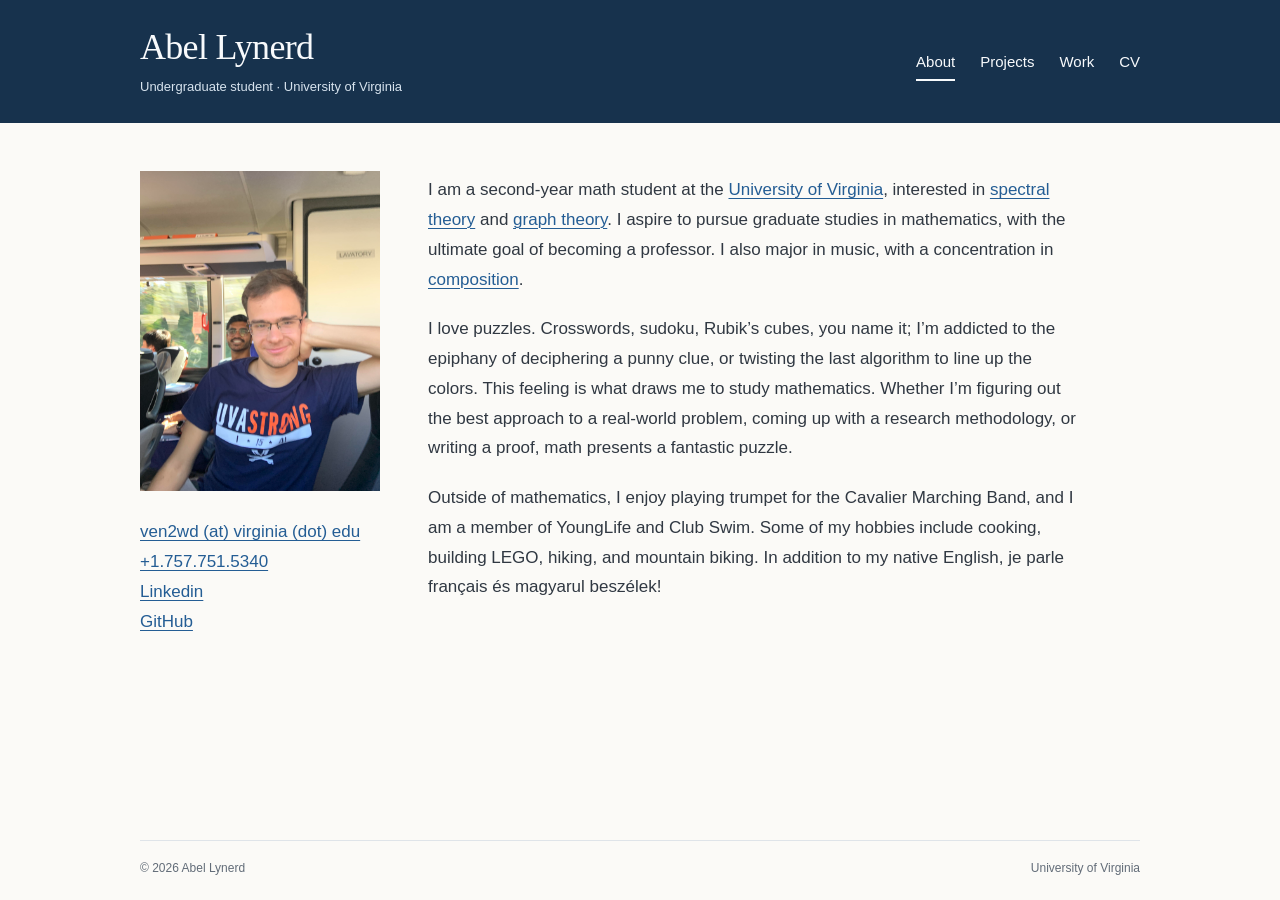
==== index.html @ d05ae4fd "revised about page, updated cv" ====
<!DOCTYPE html>
<html lang="en">
<head>
  <meta charset="UTF-8" />
  <meta name="viewport" content="width=device-width, initial-scale=1.0" />
  <meta name="color-scheme" content="light">
  <meta name="description" content="Abel Lynerd, undergraduate student in mathematics at the University of Virginia.">  
  <meta name="keywords" content="Abel Lynerd, UVA Math, University of Virginia Mathematics">

  <title>Abel Lynerd</title>

  <link href="https://fonts.googleapis.com/css2?family=Poppins:wght@400;600&display=swap" rel="stylesheet">
  <link href="https://cdn.jsdelivr.net/npm/bootstrap@5.3.8/dist/css/bootstrap.min.css" rel="stylesheet">
  <script src="https://cdn.jsdelivr.net/npm/bootstrap@5.3.8/dist/js/bootstrap.bundle.min.js"></script>

  <link rel="stylesheet" href="styles.css">
  <link rel="icon" type="image/png" href="assets/favicon.png">
</head>
<body>
  <!-- <a class="skip-link" href="#main">Skip to content</a> -->
  <header class="site-header">
    <div class="header-inner">
      <div class="identity">
        <a class="site-name" href="index.html">Abel Lynerd</a>
        <p>Undergraduate student · University of Virginia</p>
      </div>
      <nav aria-label="Main navigation">
          <a href="index.html" aria-current="page">About</a>
          <a href="projects.html">Projects</a>
          <a href="Work.html">Work</a>
          <a href="cv.html">CV</a>
      </nav>
    </div>
  </header>
  <main id="main" class="site-main">


<div id="photos" class="carousel slide" data-bs-ride="carousel">

  <div class="carousel-inner">
    <!-- <div class="carousel-item active" data-bs-interval="5000">
      <img src="assets/abel-lynerd.jpg" alt="Abel Lynerd" class="d-block w-100">
    </div> -->
    <!-- <div class="carousel-item" data-bs-interval="5000">
      <img src="assets/humpback.jpg" alt="hiking at humpback rock" class="d-block w-100">
    </div> -->
    <div class="carousel-item active" data-bs-interval="5000">
      <img src="assets/bus.jpg" alt="" class="d-block w-100">
    </div>
  </div>
<p class="contact">
          <a href="mailto:ven2wd@virginia.edu">ven2wd (at) virginia (dot) edu</a> <br>
          <a href="tel:+17577515340">+1.757.751.5340</a> <br>
          <a href="https://www.linkedin.com/in/abel-lynerd-b951b4361/">Linkedin</a> <br>
          <a href="https://github.com/abellynerd">GitHub</a>
</p>
</div>



<!-- <div class="content"> -->
<section class="page-content" aria-labelledby="page-title">
<!-- <h1 id="page-title">About me</h1> -->
     <p>
  I am a second-year math student at the <a href="https://www.math.virginia.edu/" target="_blank">University of Virginia</a>, interested in <a href="https://en.wikipedia.org/wiki/Spectral_theory" target="_blank">spectral theory</a> and <a href="https://en.wikipedia.org/wiki/Graph_theory" target="_blank">graph theory</a>. I aspire to pursue graduate studies in mathematics, with the ultimate goal of becoming a professor. I also major in music, with a concentration in <a href="https://www.youtube.com/@abellynerd8014" target="_blank">composition</a>.
</p>

<p>
  I love puzzles. Crosswords, sudoku, Rubik’s cubes, you name it; I’m addicted to the epiphany of deciphering a punny clue, or twisting the last algorithm to line up the colors. This feeling is what draws me to study mathematics. Whether I’m figuring out the best approach to a real-world problem, coming up with a research methodology, or writing a proof, math presents a fantastic puzzle.
</p>

<p>
  Outside of mathematics, I enjoy playing trumpet for the Cavalier Marching Band, and I am a member of YoungLife and Club Swim. Some of my hobbies include cooking, building LEGO, hiking, and mountain biking. In addition to my native English, je parle français és magyarul beszélek!
</p>
</section>

  </main>
  <footer class="site-footer">
    <div class="footer-inner"><span>© 2026 Abel Lynerd</span><a href="https://www.math.virginia.edu/">University of Virginia</a></div>
  </footer>
</body>
</html>
---- styles.css ----
:root {
  --navy: #17324d;
  --paper: #fbfaf7;
  --ink: #303842;
  --muted: #626c78;
  --rule: #dfe4e9;
  --header-ink: #f8fafc;
  --header-secondary: #d7e3ee;
  --link: #245d94;
}
* { box-sizing: border-box; }
html { color-scheme: light; }
body { margin: 0; min-height: 100vh; display: flex; flex-direction: column; background: var(--paper); color: var(--ink); font-family: Arial, Helvetica, sans-serif; font-size: 17px; line-height: 1.75; }
a { color: var(--link); text-underline-offset: .2em; text-decoration-thickness: 1px; }
a:hover { text-decoration-thickness: 2px; }
a:focus-visible { outline: 2px solid currentColor; outline-offset: 5px; border-radius: 2px; }
.skip-link { position: absolute; top: -100px; left: 16px; z-index: 2; padding: 8px 16px; background: var(--paper); }
.skip-link:focus { top: 10px; }
.site-header { background: var(--navy); color: var(--header-ink); }
.header-inner { max-width: 1080px; margin: 0 auto; padding: 27px 40px; display: flex; justify-content: space-between; align-items: center; gap: 32px; }
.site-name { color: var(--header-ink); font-family: Georgia, 'Times New Roman', serif; font-size: 36px; line-height: 1.15; letter-spacing: -.7px; text-decoration: none; }
.identity p { margin: 8px 0 0; font-size: 13px; line-height: 1.5; color: var(--header-secondary); }
nav { display: flex; flex-wrap: wrap; align-items: center; gap: 25px; }
nav a { display: inline-block; padding: 9px 0 7px; border-bottom: 2px solid transparent; color: var(--header-ink); font-size: 15px; line-height: 1.4; text-decoration: none; }
nav a[aria-current="page"] { border-bottom-color: currentColor; }
nav a:hover { color: #bfd8f2; }
.site-main { width: 100%; max-width: 1080px; margin: 0 auto; padding: 48px 40px 72px; display: grid; grid-template-columns: 240px minmax(0, 1fr); gap: 48px; align-items: start; flex: 1; }
.portrait-column { margin: 0; }
.portrait { display: block; width: 100%; height: auto; aspect-ratio: 3 / 4; object-fit: cover; object-position: center; border-radius: 3px; background: #e6edf4; }
.page-content { padding-top: 4px; min-width: 0; }
h1 { margin: 0 0 22px; font-family: Georgia, 'Times New Roman', serif; font-size: 28px; font-weight: 400; line-height: 1.3; color: var(--navy); }
p { margin: 0 0 20px; max-width: 650px; }
.contact { margin-top: 26px; overflow-wrap: anywhere; }
.profile-link { font-size: 15px; }
.site-footer { width: 100%; }
.footer-inner { max-width: 1000px; margin: 0 auto; padding: 18px 0 22px; border-top: 1px solid var(--rule); display: flex; flex-wrap: wrap; justify-content: space-between; gap: 8px 24px; font-size: 12px; line-height: 1.6; color: var(--muted); }
.footer-inner a { color: var(--muted); text-decoration: none; }
.footer-inner a:hover { text-decoration: underline; }
@media (max-width: 780px) {
  .header-inner { padding: 25px 28px; align-items: flex-start; flex-direction: column; gap: 14px; }
  nav { gap: 28px; }
  .site-main { grid-template-columns: 180px minmax(0, 1fr); padding: 36px 28px 56px; gap: 30px; }
  .footer-inner { margin: 0 28px; }
}
@media (min-width: 781px) and (max-width: 1080px) { .footer-inner { margin: 0 40px; } }
@media (max-width: 500px) {
  .header-inner { padding: 24px 22px 20px; }
  .site-name { font-size: 33px; }
  .identity p { font-size: 12px; }
  nav { width: 100%; justify-content: space-between; gap: 12px; }
  nav a { padding: 12px 0 10px; }
  .site-main { display: flex; flex-direction: column; padding: 30px 22px 44px; gap: 28px; }
  .portrait-column { width: 180px; }
  .page-content { padding-top: 0; }
  .footer-inner { margin: 0 22px; }
}
@media print {
  body { background: white; color: black; min-height: auto; font-size: 12pt; }
  .site-header { background: white; color: black; }
  .site-name, .identity p { color: black; }
  nav, .skip-link, .site-footer { display: none; }
  .header-inner { padding: 0 0 24px; }
  .site-main { padding: 0; grid-template-columns: 130px minmax(0, 1fr); gap: 28px; }
}

.container {
  padding-top: 2em;
  padding-bottom: 1em;
  padding-right: 2%;
  padding-left: 2%;
  width: 70%;
  display: flex;
  flex-direction: row;
  /* grid-template-areas: "sidebar main";
  grid-template-columns: 200px auto; */
}

.sidebar,
.content {
    display: flex;
    flex-direction: column;
    /* min-height: 500px; */
    /* border-radius: 4px; */
    /* margin: 20px; */
    /* border:1px solid #777; */
}

.content {
  flex-grow: 5;
  min-width: 50%;
  padding-right: .5em;
  padding-left: .5em;
  align-items: center;
  border-right: 1px solid #17324d ;
}

.sidebar {
  flex-grow: 1;
  min-width: 25%;
  padding-right: .5em;
  padding-left: .5em;
}

.picturetext {
  text-decoration: underline;
  cursor: help;
}

.picturetext:hover {
  text-decoration: none;
}

.cv-toggle {
  color: #626c78;
  cursor: pointer;
  padding-left: 1em;
  padding-right: 1em;
}

.cv-toggled {
  color: #17324d;
  padding-left: 1em;
  padding-right: 1em;
}

.site-main.text-only {
  grid-template-columns: minmax(0, 1fr);
}

.research-list {
  margin: 0;
  padding-left: 1.3em;
  font-family: Palatino, "Palatino Linotype",
               "Book Antiqua", Georgia, serif;
  font-size: 16px;
  line-height: 1.6;
  color: var(--ink);
}

.research-list > li {
  margin-bottom: 1.5em;
}

.research-list .paper-line strong {
  font-weight: 700;
}

.research-list .paper-line a {
  white-space: nowrap;
}

.research-list .abstract-toggle {
  margin-top: 0.4em;
}

.research-list summary {
  width: fit-content;
  font-size: 0.95em;
  color: var(--muted);
  cursor: pointer;
}

.research-list .abstract-body {
  margin-top: 0.6em;
}

.research-list .abstract-body p {
  margin: 0;
  max-width: 75ch;
  font-size: 16px;
  line-height: 1.65;
}
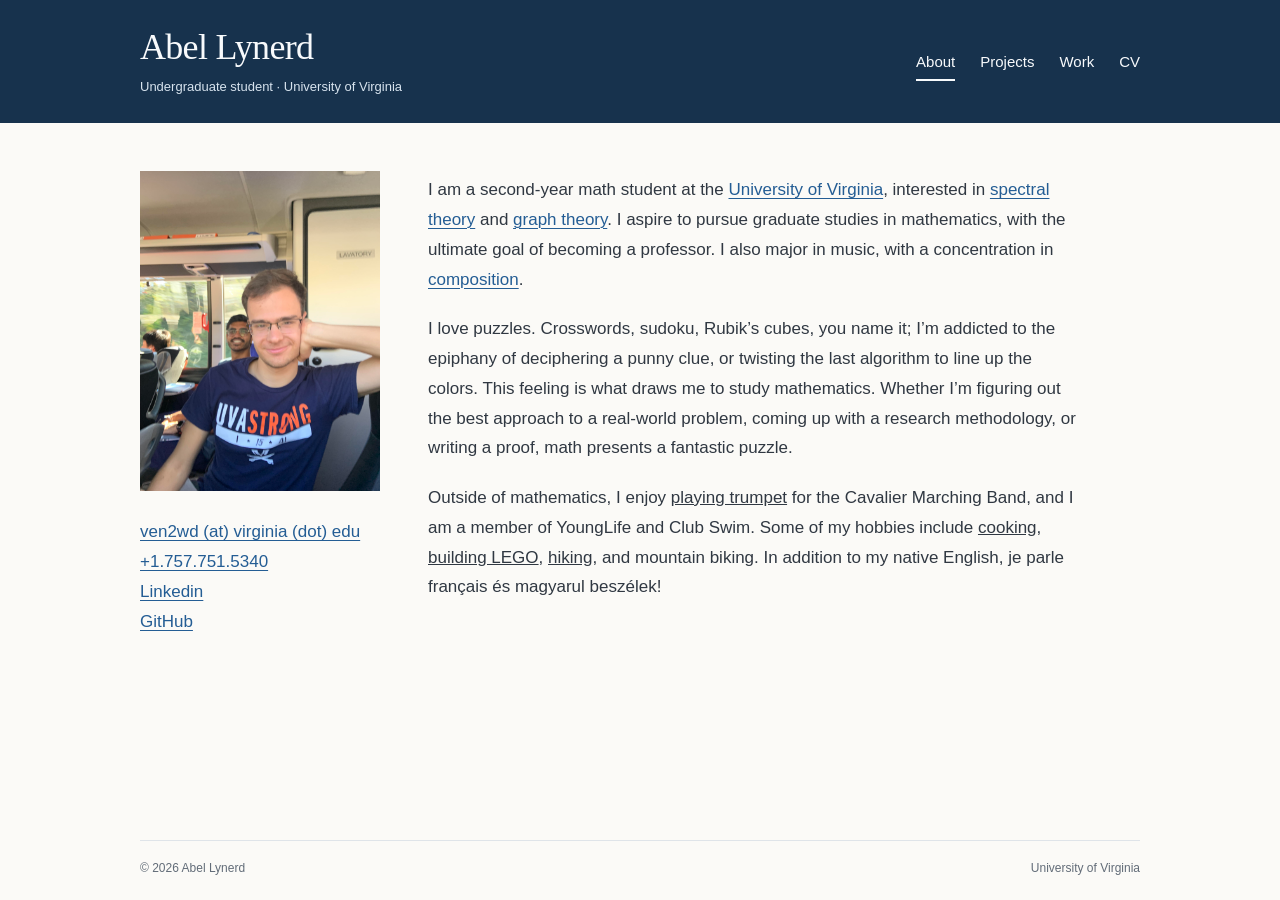
==== commit 8997cecf: "configured hover pictures in bio; added cv buttons" ====
--- a/index.html
+++ b/index.html
@@ -62,7 +62,7 @@
 <section class="page-content" aria-labelledby="page-title">
 <!-- <h1 id="page-title">About me</h1> -->
      <p>
-  I am a second-year math student at the <a href="https://www.math.virginia.edu/" target="_blank">University of Virginia</a>, interested in <a href="https://en.wikipedia.org/wiki/Spectral_theory" target="_blank">spectral theory</a> and <a href="https://en.wikipedia.org/wiki/Graph_theory" target="_blank">graph theory</a>. I aspire to pursue graduate studies in mathematics, with the ultimate goal of becoming a professor. I also major in music, with a concentration in <a href="https://www.youtube.com/@abellynerd8014" target="_blank">composition</a>.
+  I am a second-year math student at the <a href="https://www.math.virginia.edu/" target="_blank">University of Virginia</a>, interested in <a href="https://en.wikipedia.org/wiki/Spectral_theory" target="_blank">spectral theory</a> and <a href="https://en.wikipedia.org/wiki/Graph_theory" target="_blank">graph theory</a>. I aspire to pursue graduate studies in mathematics, with the ultimate goal of becoming a professor. I also major in music, with a concentration in <a href="https://musescore.com/user/72004777?sort=view_count" target="_blank">composition</a>.
 </p>
 
 <p>
@@ -70,13 +70,23 @@
 </p>
 
 <p>
-  Outside of mathematics, I enjoy playing trumpet for the Cavalier Marching Band, and I am a member of YoungLife and Club Swim. Some of my hobbies include cooking, building LEGO, hiking, and mountain biking. In addition to my native English, je parle français és magyarul beszélek!
+  Outside of mathematics, I enjoy <span class="hovertext" id="tx1">playing trumpet</span> for the Cavalier Marching Band, and I am a member of YoungLife and Club Swim. Some of my hobbies include <span class="hovertext" id="tx2">cooking</span>, <span class="hovertext" id="tx3">building LEGO</span>, <span class="hovertext" id="tx4">hiking</span>, and mountain biking. In addition to my native English, je parle français és magyarul beszélek!
 </p>
+
+<img id="im1" class="hoverpicture" src="assets/trumpet.jpg"></img>
+<img id="im2" class="hoverpicture" src="assets/olive-chicken.jpg"></img>
+<img id="im3" class="hoverpicture" src="assets/LEGO.jpg"></img>
+<img id="im4" class="hoverpicture" src="assets/humpback.jpg"></img>
+
 </section>
 
   </main>
   <footer class="site-footer">
     <div class="footer-inner"><span>© 2026 Abel Lynerd</span><a href="https://www.math.virginia.edu/">University of Virginia</a></div>
   </footer>
+
+  <script src="app.js"></script>
+
 </body>
 </html>
+
--- a/styles.css
+++ b/styles.css
@@ -9,8 +9,12 @@
   --link: #245d94;
 }
 * { box-sizing: border-box; }
-html { color-scheme: light; }
-body { margin: 0; min-height: 100vh; display: flex; flex-direction: column; background: var(--paper); color: var(--ink); font-family: Arial, Helvetica, sans-serif; font-size: 17px; line-height: 1.75; }
+html { color-scheme: light; margin-left: 0;
+    margin-right: calc(100% - 100vw); overflow-x: hidden;}
+body { margin: 0; min-height: 100vh; display: flex; flex-direction: column; background: var(--paper); color: var(--ink); 
+  /* font-family: Georgia, 'Times New Roman', serif */
+  font-family: Arial, Helvetica, sans-serif; 
+  font-size: 17px; line-height: 1.75; }
 a { color: var(--link); text-underline-offset: .2em; text-decoration-thickness: 1px; }
 a:hover { text-decoration-thickness: 2px; }
 a:focus-visible { outline: 2px solid currentColor; outline-offset: 5px; border-radius: 2px; }
@@ -75,39 +79,32 @@
   grid-template-columns: 200px auto; */
 }
 
-.sidebar,
-.content {
-    display: flex;
-    flex-direction: column;
-    /* min-height: 500px; */
-    /* border-radius: 4px; */
-    /* margin: 20px; */
-    /* border:1px solid #777; */
+.hovertext {
+  text-decoration: underline;
+  cursor: default;
 }
 
-.content {
-  flex-grow: 5;
-  min-width: 50%;
-  padding-right: .5em;
-  padding-left: .5em;
-  align-items: center;
-  border-right: 1px solid #17324d ;
+.hovertext:hover {
+  /* text-decoration: none; */
 }
 
-.sidebar {
-  flex-grow: 1;
-  min-width: 25%;
-  padding-right: .5em;
-  padding-left: .5em;
+.hoverpicture {
+  display: none;
+  position: fixed;
+  /* border: 2px solid #ccc; */
+  border-radius: 8px;
+  box-shadow: 0 4px 12px rgba(0,0,0,0.3);
+  pointer-events: none;
+  max-width: 50%;
+  max-height: 50%;
+  width: auto;
+  height: auto;
 }
 
-.picturetext {
-  text-decoration: underline;
-  cursor: help;
-}
-
-.picturetext:hover {
-  text-decoration: none;
+.button-toggled {
+  transform-origin: 40% 50%;
+  transform: rotate(90deg);
+  display: inline-block;
 }
 
 .cv-toggle {
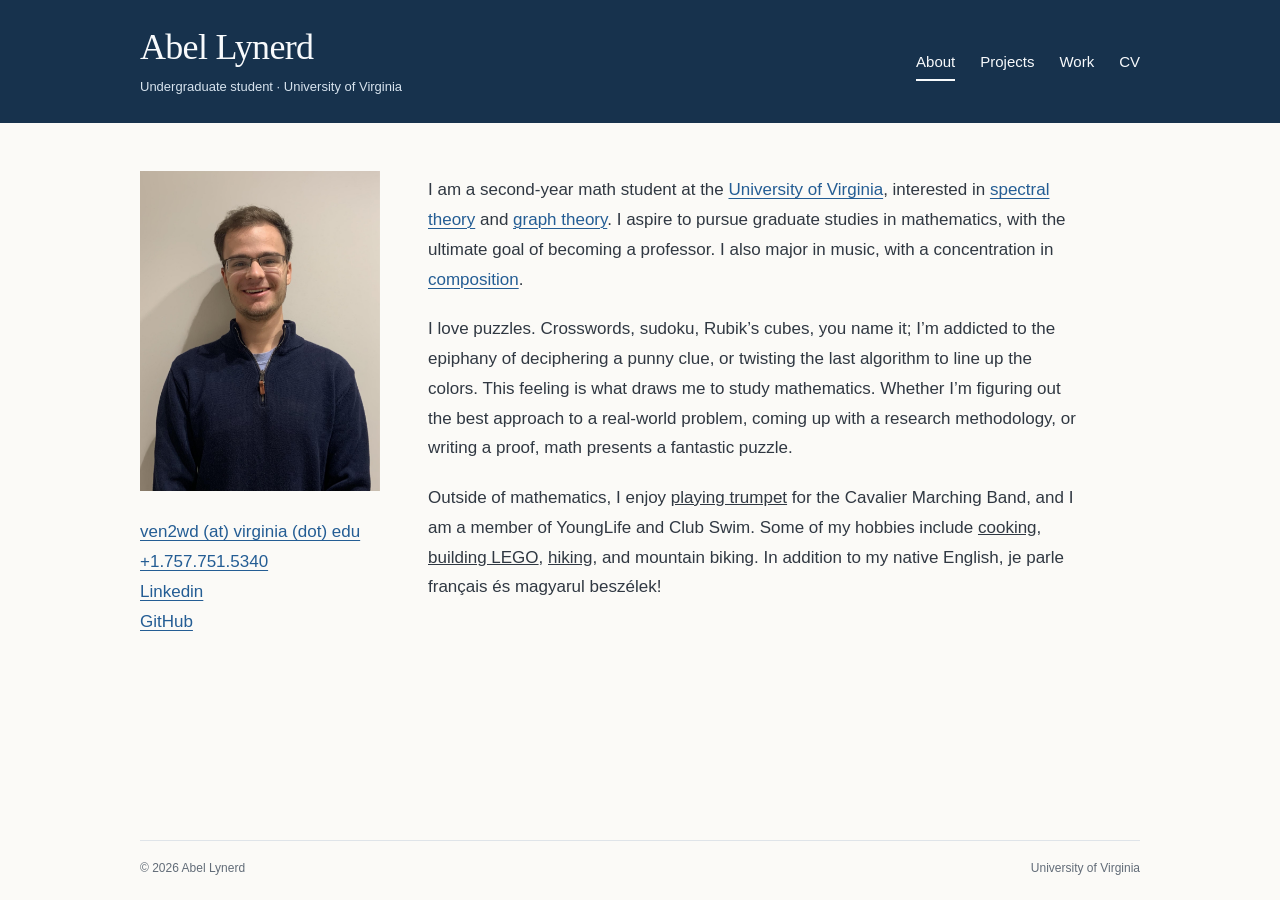
==== commit b95d37b9: "updated headshot (it was fun while it lasted)" ====
--- a/index.html
+++ b/index.html
@@ -1,10 +1,11 @@
 <!DOCTYPE html>
 <html lang="en">
+
 <head>
   <meta charset="UTF-8" />
   <meta name="viewport" content="width=device-width, initial-scale=1.0" />
   <meta name="color-scheme" content="light">
-  <meta name="description" content="Abel Lynerd, undergraduate student in mathematics at the University of Virginia.">  
+  <meta name="description" content="Abel Lynerd, undergraduate student in mathematics at the University of Virginia.">
   <meta name="keywords" content="Abel Lynerd, UVA Math, University of Virginia Mathematics">
 
   <title>Abel Lynerd</title>
@@ -16,6 +17,7 @@
   <link rel="stylesheet" href="styles.css">
   <link rel="icon" type="image/png" href="assets/favicon.png">
 </head>
+
 <body>
   <!-- <a class="skip-link" href="#main">Skip to content</a> -->
   <header class="site-header">
@@ -25,68 +27,81 @@
         <p>Undergraduate student · University of Virginia</p>
       </div>
       <nav aria-label="Main navigation">
-          <a href="index.html" aria-current="page">About</a>
-          <a href="projects.html">Projects</a>
-          <a href="Work.html">Work</a>
-          <a href="cv.html">CV</a>
+        <a href="index.html" aria-current="page">About</a>
+        <a href="projects.html">Projects</a>
+        <a href="Work.html">Work</a>
+        <a href="cv.html">CV</a>
       </nav>
     </div>
   </header>
   <main id="main" class="site-main">
 
 
-<div id="photos" class="carousel slide" data-bs-ride="carousel">
+    <div id="photos" class="carousel slide" data-bs-ride="carousel">
 
-  <div class="carousel-inner">
-    <!-- <div class="carousel-item active" data-bs-interval="5000">
+      <div class="carousel-inner">
+        <!-- <div class="carousel-item active" data-bs-interval="5000">
       <img src="assets/abel-lynerd.jpg" alt="Abel Lynerd" class="d-block w-100">
     </div> -->
-    <!-- <div class="carousel-item" data-bs-interval="5000">
+        <!-- <div class="carousel-item" data-bs-interval="5000">
       <img src="assets/humpback.jpg" alt="hiking at humpback rock" class="d-block w-100">
     </div> -->
-    <div class="carousel-item active" data-bs-interval="5000">
-      <img src="assets/bus.jpg" alt="" class="d-block w-100">
+        <div class="carousel-item active" data-bs-interval="5000">
+          <img src="assets/Portrait_Temp.jpg" alt="" class="d-block w-100">
+        </div>
+      </div>
+      <p class="contact">
+        <a target="_blank" href="mailto:ven2wd@virginia.edu">ven2wd (at) virginia (dot) edu</a> <br>
+        <a target="_blank" href="tel:+17577515340">+1.757.751.5340</a> <br>
+        <a target="_blank" href="https://www.linkedin.com/in/abel-lynerd-b951b4361/">Linkedin</a> <br>
+        <a target="_blank" href="https://github.com/abellynerd">GitHub</a>
+      </p>
     </div>
-  </div>
-<p class="contact">
-          <a href="mailto:ven2wd@virginia.edu">ven2wd (at) virginia (dot) edu</a> <br>
-          <a href="tel:+17577515340">+1.757.751.5340</a> <br>
-          <a href="https://www.linkedin.com/in/abel-lynerd-b951b4361/">Linkedin</a> <br>
-          <a href="https://github.com/abellynerd">GitHub</a>
-</p>
-</div>
 
 
 
-<!-- <div class="content"> -->
-<section class="page-content" aria-labelledby="page-title">
-<!-- <h1 id="page-title">About me</h1> -->
-     <p>
-  I am a second-year math student at the <a href="https://www.math.virginia.edu/" target="_blank">University of Virginia</a>, interested in <a href="https://en.wikipedia.org/wiki/Spectral_theory" target="_blank">spectral theory</a> and <a href="https://en.wikipedia.org/wiki/Graph_theory" target="_blank">graph theory</a>. I aspire to pursue graduate studies in mathematics, with the ultimate goal of becoming a professor. I also major in music, with a concentration in <a href="https://musescore.com/user/72004777?sort=view_count" target="_blank">composition</a>.
-</p>
+    <!-- <div class="content"> -->
+    <section class="page-content" aria-labelledby="page-title">
+      <!-- <h1 id="page-title">About me</h1> -->
+      <p>
+        I am a second-year math student at the <a href="https://www.math.virginia.edu/" target="_blank">University of
+          Virginia</a>, interested in <a href="https://en.wikipedia.org/wiki/Spectral_theory" target="_blank">spectral
+          theory</a> and <a href="https://en.wikipedia.org/wiki/Graph_theory" target="_blank">graph theory</a>. I aspire
+        to pursue graduate studies in mathematics, with the ultimate goal of becoming a professor. I also major in
+        music, with a concentration in <a href="https://musescore.com/user/72004777?sort=view_count"
+          target="_blank">composition</a>.
+      </p>
 
-<p>
-  I love puzzles. Crosswords, sudoku, Rubik’s cubes, you name it; I’m addicted to the epiphany of deciphering a punny clue, or twisting the last algorithm to line up the colors. This feeling is what draws me to study mathematics. Whether I’m figuring out the best approach to a real-world problem, coming up with a research methodology, or writing a proof, math presents a fantastic puzzle.
-</p>
+      <p>
+        I love puzzles. Crosswords, sudoku, Rubik’s cubes, you name it; I’m addicted to the epiphany of deciphering a
+        punny clue, or twisting the last algorithm to line up the colors. This feeling is what draws me to study
+        mathematics. Whether I’m figuring out the best approach to a real-world problem, coming up with a research
+        methodology, or writing a proof, math presents a fantastic puzzle.
+      </p>
 
-<p>
-  Outside of mathematics, I enjoy <span class="hovertext" id="tx1">playing trumpet</span> for the Cavalier Marching Band, and I am a member of YoungLife and Club Swim. Some of my hobbies include <span class="hovertext" id="tx2">cooking</span>, <span class="hovertext" id="tx3">building LEGO</span>, <span class="hovertext" id="tx4">hiking</span>, and mountain biking. In addition to my native English, je parle français és magyarul beszélek!
-</p>
+      <p>
+        Outside of mathematics, I enjoy <span class="hovertext" id="tx1">playing trumpet</span> for the Cavalier
+        Marching Band, and I am a member of YoungLife and Club Swim. Some of my hobbies include <span class="hovertext"
+          id="tx2" title="Homemade Pork Noodle Soup">cooking</span>, <span class="hovertext" id="tx3">building
+          LEGO</span>, <span class="hovertext" id="tx4" title="Sunrise at Humpback Rock">hiking</span>, and mountain
+        biking. In addition to my native English, je parle français és magyarul beszélek!
+      </p>
 
-<img id="im1" class="hoverpicture" src="assets/trumpet.jpg"></img>
-<img id="im2" class="hoverpicture" src="assets/olive-chicken.jpg"></img>
-<img id="im3" class="hoverpicture" src="assets/LEGO.jpg"></img>
-<img id="im4" class="hoverpicture" src="assets/humpback.jpg"></img>
+      <img id="im1" class="hoverpicture" src="assets/trumpet.jpg"></img>
+      <img id="im2" class="hoverpicture" src="assets/porknoodlesoup.jpg"></img>
+      <img id="im3" class="hoverpicture" src="assets/LEGO.jpg"></img>
+      <img id="im4" class="hoverpicture" src="assets/humpback.jpg"></img>
 
-</section>
+    </section>
 
   </main>
   <footer class="site-footer">
-    <div class="footer-inner"><span>© 2026 Abel Lynerd</span><a href="https://www.math.virginia.edu/">University of Virginia</a></div>
+    <div class="footer-inner"><span>© 2026 Abel Lynerd</span><a href="https://www.math.virginia.edu/">University of
+        Virginia</a></div>
   </footer>
 
   <script src="app.js"></script>
 
 </body>
-</html>
 
+</html>
--- a/styles.css
+++ b/styles.css
@@ -8,63 +8,303 @@
   --header-secondary: #d7e3ee;
   --link: #245d94;
 }
-* { box-sizing: border-box; }
-html { color-scheme: light; margin-left: 0;
-    margin-right: calc(100% - 100vw); overflow-x: hidden;}
-body { margin: 0; min-height: 100vh; display: flex; flex-direction: column; background: var(--paper); color: var(--ink); 
+
+* {
+  box-sizing: border-box;
+}
+
+html {
+  color-scheme: light;
+  margin-left: 0;
+  margin-right: calc(100% - 100vw);
+  overflow-x: hidden;
+}
+
+body {
+  margin: 0;
+  min-height: 100vh;
+  display: flex;
+  flex-direction: column;
+  background: var(--paper);
+  color: var(--ink);
   /* font-family: Georgia, 'Times New Roman', serif */
-  font-family: Arial, Helvetica, sans-serif; 
-  font-size: 17px; line-height: 1.75; }
-a { color: var(--link); text-underline-offset: .2em; text-decoration-thickness: 1px; }
-a:hover { text-decoration-thickness: 2px; }
-a:focus-visible { outline: 2px solid currentColor; outline-offset: 5px; border-radius: 2px; }
-.skip-link { position: absolute; top: -100px; left: 16px; z-index: 2; padding: 8px 16px; background: var(--paper); }
-.skip-link:focus { top: 10px; }
-.site-header { background: var(--navy); color: var(--header-ink); }
-.header-inner { max-width: 1080px; margin: 0 auto; padding: 27px 40px; display: flex; justify-content: space-between; align-items: center; gap: 32px; }
-.site-name { color: var(--header-ink); font-family: Georgia, 'Times New Roman', serif; font-size: 36px; line-height: 1.15; letter-spacing: -.7px; text-decoration: none; }
-.identity p { margin: 8px 0 0; font-size: 13px; line-height: 1.5; color: var(--header-secondary); }
-nav { display: flex; flex-wrap: wrap; align-items: center; gap: 25px; }
-nav a { display: inline-block; padding: 9px 0 7px; border-bottom: 2px solid transparent; color: var(--header-ink); font-size: 15px; line-height: 1.4; text-decoration: none; }
-nav a[aria-current="page"] { border-bottom-color: currentColor; }
-nav a:hover { color: #bfd8f2; }
-.site-main { width: 100%; max-width: 1080px; margin: 0 auto; padding: 48px 40px 72px; display: grid; grid-template-columns: 240px minmax(0, 1fr); gap: 48px; align-items: start; flex: 1; }
-.portrait-column { margin: 0; }
-.portrait { display: block; width: 100%; height: auto; aspect-ratio: 3 / 4; object-fit: cover; object-position: center; border-radius: 3px; background: #e6edf4; }
-.page-content { padding-top: 4px; min-width: 0; }
-h1 { margin: 0 0 22px; font-family: Georgia, 'Times New Roman', serif; font-size: 28px; font-weight: 400; line-height: 1.3; color: var(--navy); }
-p { margin: 0 0 20px; max-width: 650px; }
-.contact { margin-top: 26px; overflow-wrap: anywhere; }
-.profile-link { font-size: 15px; }
-.site-footer { width: 100%; }
-.footer-inner { max-width: 1000px; margin: 0 auto; padding: 18px 0 22px; border-top: 1px solid var(--rule); display: flex; flex-wrap: wrap; justify-content: space-between; gap: 8px 24px; font-size: 12px; line-height: 1.6; color: var(--muted); }
-.footer-inner a { color: var(--muted); text-decoration: none; }
-.footer-inner a:hover { text-decoration: underline; }
+  font-family: Arial, Helvetica, sans-serif;
+  font-size: 17px;
+  line-height: 1.75;
+}
+
+a {
+  color: var(--link);
+  text-underline-offset: 0.2em;
+  text-decoration-thickness: 1px;
+}
+
+a:hover {
+  text-decoration-thickness: 2px;
+}
+
+a:focus-visible {
+  outline: 2px solid currentColor;
+  outline-offset: 5px;
+  border-radius: 2px;
+}
+
+.skip-link {
+  position: absolute;
+  top: -100px;
+  left: 16px;
+  z-index: 2;
+  padding: 8px 16px;
+  background: var(--paper);
+}
+
+.skip-link:focus {
+  top: 10px;
+}
+
+.site-header {
+  background: var(--navy);
+  color: var(--header-ink);
+}
+
+.header-inner {
+  max-width: 1080px;
+  margin: 0 auto;
+  padding: 27px 40px;
+  display: flex;
+  justify-content: space-between;
+  align-items: center;
+  gap: 32px;
+}
+
+.site-name {
+  color: var(--header-ink);
+  font-family: Georgia, "Times New Roman", serif;
+  font-size: 36px;
+  line-height: 1.15;
+  letter-spacing: -0.7px;
+  text-decoration: none;
+}
+
+.identity p {
+  margin: 8px 0 0;
+  font-size: 13px;
+  line-height: 1.5;
+  color: var(--header-secondary);
+}
+
+nav {
+  display: flex;
+  flex-wrap: wrap;
+  align-items: center;
+  gap: 25px;
+}
+
+nav a {
+  display: inline-block;
+  padding: 9px 0 7px;
+  border-bottom: 2px solid transparent;
+  color: var(--header-ink);
+  font-size: 15px;
+  line-height: 1.4;
+  text-decoration: none;
+}
+
+nav a[aria-current="page"] {
+  border-bottom-color: currentColor;
+}
+
+nav a:hover {
+  color: #bfd8f2;
+}
+
+.site-main {
+  width: 100%;
+  max-width: 1080px;
+  margin: 0 auto;
+  padding: 48px 40px 72px;
+  display: grid;
+  grid-template-columns: 240px minmax(0, 1fr);
+  gap: 48px;
+  align-items: start;
+  flex: 1;
+}
+
+.portrait-column {
+  margin: 0;
+}
+
+.portrait {
+  display: block;
+  width: 100%;
+  height: auto;
+  aspect-ratio: 3 / 4;
+  object-fit: cover;
+  object-position: center;
+  border-radius: 3px;
+  background: #e6edf4;
+}
+
+.page-content {
+  padding-top: 4px;
+  min-width: 0;
+}
+
+h1 {
+  margin: 0 0 22px;
+  font-family: Georgia, "Times New Roman", serif;
+  font-size: 28px;
+  font-weight: 400;
+  line-height: 1.3;
+  color: var(--navy);
+}
+
+p {
+  margin: 0 0 20px;
+  max-width: 650px;
+}
+
+.contact {
+  margin-top: 26px;
+  overflow-wrap: anywhere;
+}
+
+.profile-link {
+  font-size: 15px;
+}
+
+.site-footer {
+  width: 100%;
+}
+
+.footer-inner {
+  max-width: 1000px;
+  margin: 0 auto;
+  padding: 18px 0 22px;
+  border-top: 1px solid var(--rule);
+  display: flex;
+  flex-wrap: wrap;
+  justify-content: space-between;
+  gap: 8px 24px;
+  font-size: 12px;
+  line-height: 1.6;
+  color: var(--muted);
+}
+
+.footer-inner a {
+  color: var(--muted);
+  text-decoration: none;
+}
+
+.footer-inner a:hover {
+  text-decoration: underline;
+}
+
 @media (max-width: 780px) {
-  .header-inner { padding: 25px 28px; align-items: flex-start; flex-direction: column; gap: 14px; }
-  nav { gap: 28px; }
-  .site-main { grid-template-columns: 180px minmax(0, 1fr); padding: 36px 28px 56px; gap: 30px; }
-  .footer-inner { margin: 0 28px; }
-}
-@media (min-width: 781px) and (max-width: 1080px) { .footer-inner { margin: 0 40px; } }
+  .header-inner {
+    padding: 25px 28px;
+    align-items: flex-start;
+    flex-direction: column;
+    gap: 14px;
+  }
+
+  nav {
+    gap: 28px;
+  }
+
+  .site-main {
+    grid-template-columns: 180px minmax(0, 1fr);
+    padding: 36px 28px 56px;
+    gap: 30px;
+  }
+
+  .footer-inner {
+    margin: 0 28px;
+  }
+}
+
+@media (min-width: 781px) and (max-width: 1080px) {
+  .footer-inner {
+    margin: 0 40px;
+  }
+}
+
 @media (max-width: 500px) {
-  .header-inner { padding: 24px 22px 20px; }
-  .site-name { font-size: 33px; }
-  .identity p { font-size: 12px; }
-  nav { width: 100%; justify-content: space-between; gap: 12px; }
-  nav a { padding: 12px 0 10px; }
-  .site-main { display: flex; flex-direction: column; padding: 30px 22px 44px; gap: 28px; }
-  .portrait-column { width: 180px; }
-  .page-content { padding-top: 0; }
-  .footer-inner { margin: 0 22px; }
-}
+  .header-inner {
+    padding: 24px 22px 20px;
+  }
+
+  .site-name {
+    font-size: 33px;
+  }
+
+  .identity p {
+    font-size: 12px;
+  }
+
+  nav {
+    width: 100%;
+    justify-content: space-between;
+    gap: 12px;
+  }
+
+  nav a {
+    padding: 12px 0 10px;
+  }
+
+  .site-main {
+    display: flex;
+    flex-direction: column;
+    padding: 30px 22px 44px;
+    gap: 28px;
+  }
+
+  .portrait-column {
+    width: 180px;
+  }
+
+  .page-content {
+    padding-top: 0;
+  }
+
+  .footer-inner {
+    margin: 0 22px;
+  }
+}
+
 @media print {
-  body { background: white; color: black; min-height: auto; font-size: 12pt; }
-  .site-header { background: white; color: black; }
-  .site-name, .identity p { color: black; }
-  nav, .skip-link, .site-footer { display: none; }
-  .header-inner { padding: 0 0 24px; }
-  .site-main { padding: 0; grid-template-columns: 130px minmax(0, 1fr); gap: 28px; }
+  body {
+    background: white;
+    color: black;
+    min-height: auto;
+    font-size: 12pt;
+  }
+
+  .site-header {
+    background: white;
+    color: black;
+  }
+
+  .site-name,
+  .identity p {
+    color: black;
+  }
+
+  nav,
+  .skip-link,
+  .site-footer {
+    display: none;
+  }
+
+  .header-inner {
+    padding: 0 0 24px;
+  }
+
+  .site-main {
+    padding: 0;
+    grid-template-columns: 130px minmax(0, 1fr);
+    gap: 28px;
+  }
 }
 
 .container {
@@ -84,16 +324,12 @@
   cursor: default;
 }
 
-.hovertext:hover {
-  /* text-decoration: none; */
-}
-
 .hoverpicture {
   display: none;
   position: fixed;
   /* border: 2px solid #ccc; */
   border-radius: 8px;
-  box-shadow: 0 4px 12px rgba(0,0,0,0.3);
+  box-shadow: 0 4px 12px rgba(0, 0, 0, 0.3);
   pointer-events: none;
   max-width: 50%;
   max-height: 50%;
@@ -108,16 +344,30 @@
 }
 
 .cv-toggle {
-  color: #626c78;
+  /* color: #626c78; */
+  color: #fbfaf7;
+  /* color: #245d94; */
   cursor: pointer;
+  padding-top: 0.5em;
+  padding-bottom: 0.5em;
   padding-left: 1em;
   padding-right: 1em;
-}
-
-.cv-toggled {
-  color: #17324d;
-  padding-left: 1em;
-  padding-right: 1em;
+  margin-left: 2em;
+  margin-right: 2em;
+  border-radius: 3px;
+  border: 1px solid #17324d;
+
+  background-image: linear-gradient(to bottom, #17324d, #245d94);
+}
+
+.cv-toggle:hover {
+  background-image: linear-gradient(to top, #17324d, #245d94);
+}
+
+.cv-toggled,
+.cv-toggled:hover {
+  /* color: #17324d;   */
+  background-image: linear-gradient(to left, #17324d, #17324d);
 }
 
 .site-main.text-only {
@@ -127,15 +377,28 @@
 .research-list {
   margin: 0;
   padding-left: 1.3em;
-  font-family: Palatino, "Palatino Linotype",
-               "Book Antiqua", Georgia, serif;
+  font-family: Palatino, "Palatino Linotype", "Book Antiqua", Georgia, serif;
   font-size: 16px;
   line-height: 1.6;
   color: var(--ink);
 }
 
+.work-date {
+  float: right;
+}
+
 .research-list > li {
   margin-bottom: 1.5em;
+}
+
+.work-detail {
+  color: #626c78;
+  cursor: pointer;
+}
+
+strong {
+  font-size: large;
+  font-weight: 600;
 }
 
 .research-list .paper-line strong {
@@ -166,4 +429,4 @@
   max-width: 75ch;
   font-size: 16px;
   line-height: 1.65;
-}+}
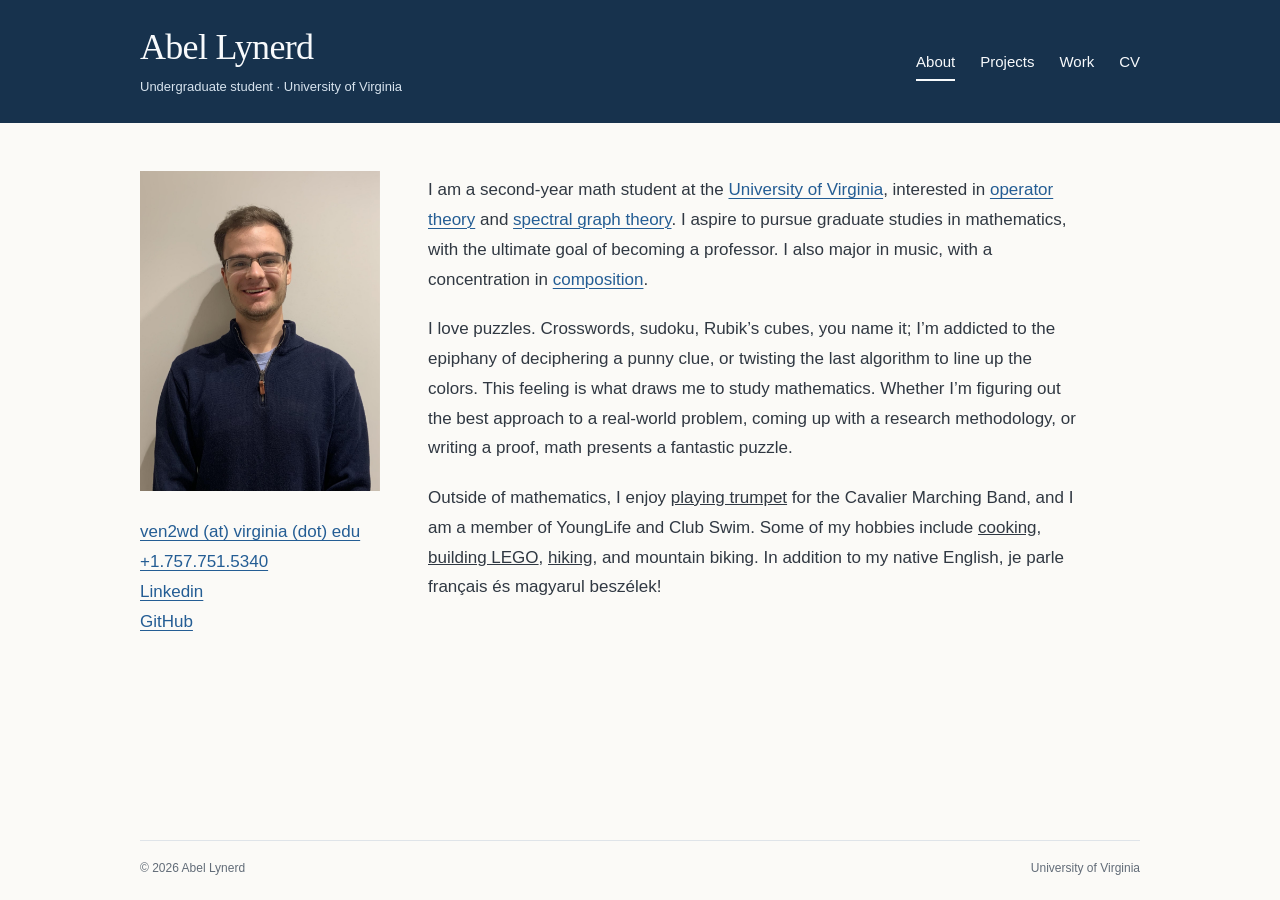
==== commit e88d1502: "updated research interests" ====
--- a/index.html
+++ b/index.html
@@ -65,8 +65,8 @@
       <!-- <h1 id="page-title">About me</h1> -->
       <p>
         I am a second-year math student at the <a href="https://www.math.virginia.edu/" target="_blank">University of
-          Virginia</a>, interested in <a href="https://en.wikipedia.org/wiki/Spectral_theory" target="_blank">spectral
-          theory</a> and <a href="https://en.wikipedia.org/wiki/Graph_theory" target="_blank">graph theory</a>. I aspire
+          Virginia</a>, interested in <a href="https://en.wikipedia.org/wiki/Operator_theory" target="_blank">operator
+          theory</a> and <a href="https://en.wikipedia.org/wiki/Spectral_graph_theory" target="_blank">spectral graph theory</a>. I aspire
         to pursue graduate studies in mathematics, with the ultimate goal of becoming a professor. I also major in
         music, with a concentration in <a href="https://musescore.com/user/72004777?sort=view_count"
           target="_blank">composition</a>.
